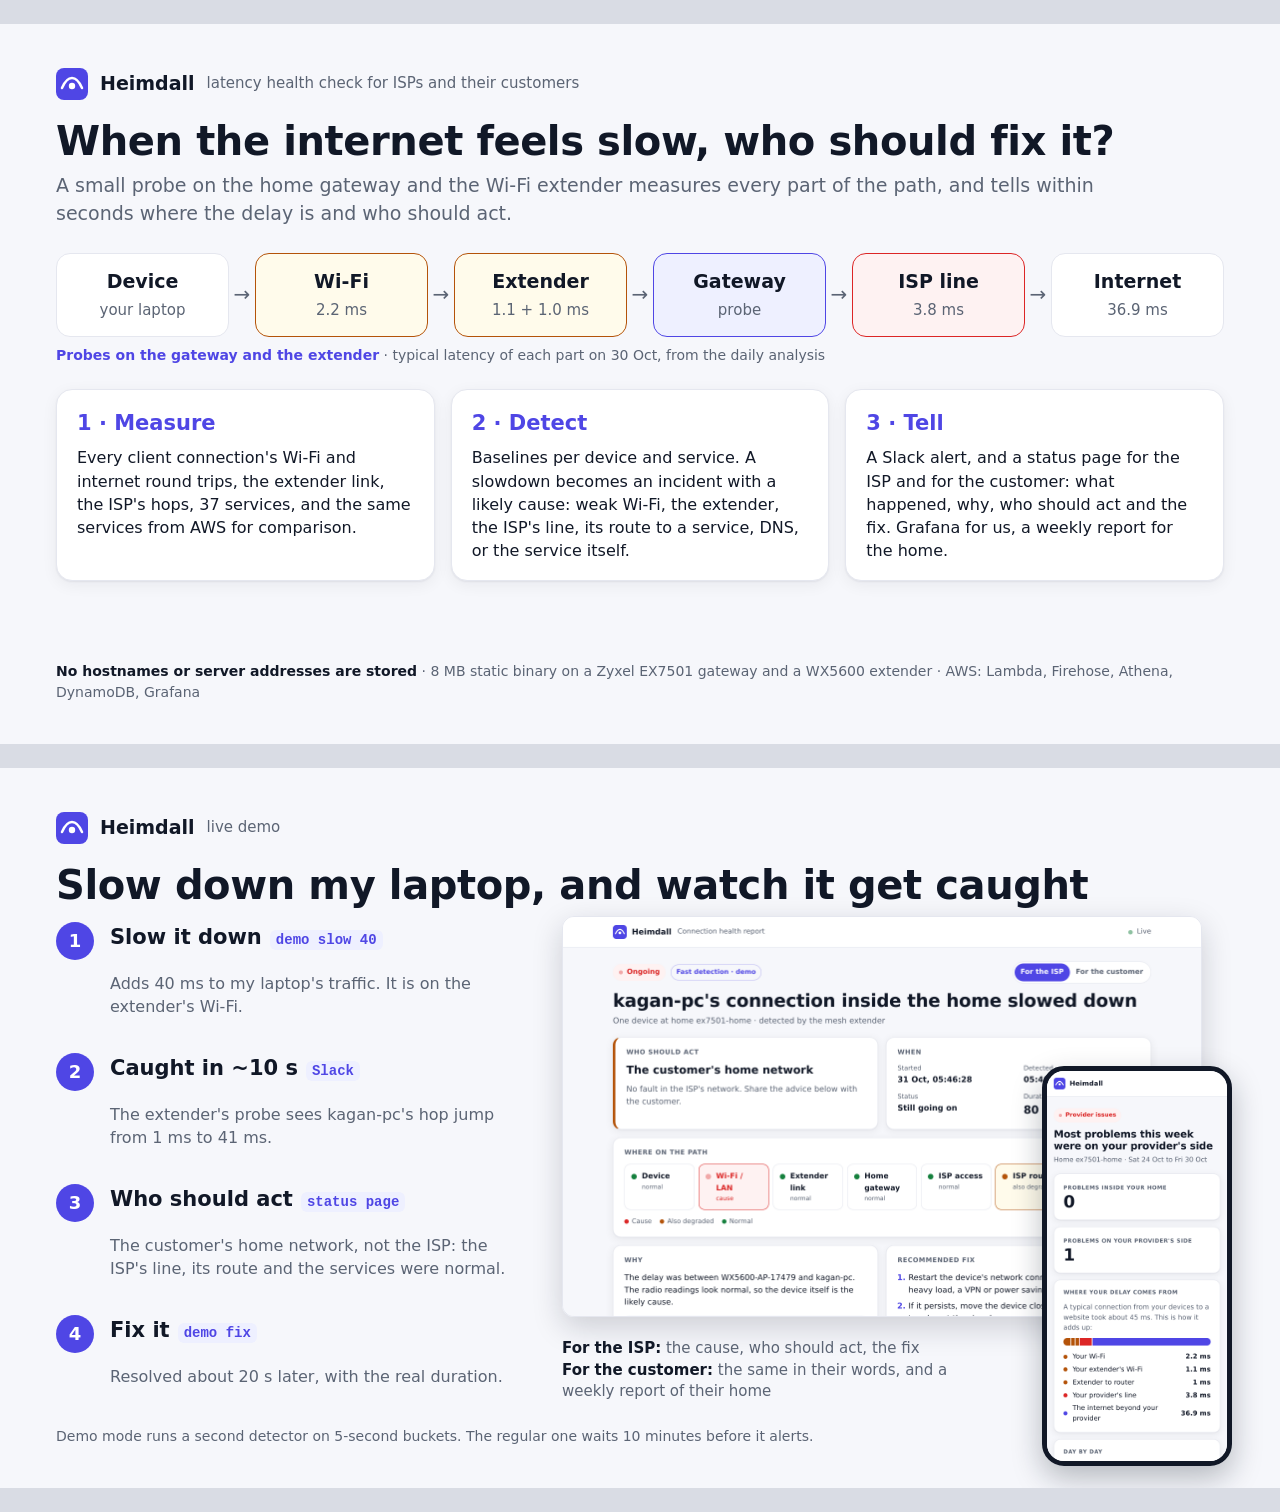
==== presentation/slides.html @ bb4da515 "add a weekly home report and a customer view of incidents, and the presentation" ====
<!doctype html>
<html lang="en">
<head>
<meta charset="utf-8">
<title>Heimdall · 3-minute presentation</title>
<style>
  :root {
    --bg: #f6f7fb; --card: #fff; --ink: #111827; --muted: #5b6474; --line: #e5e7ef;
    --brand: #4f46e5; --brand-bg: #eef0ff; --bad: #dc2626; --bad-bg: #fef2f2;
    --warn: #b45309; --warn-bg: #fffbeb; --ok: #15803d;
  }
  * { box-sizing: border-box; }
  html, body { margin: 0; background: #d9dce4; }
  body { font: 18px/1.45 system-ui, -apple-system, "Segoe UI", Roboto, Arial, sans-serif; color: var(--ink); }
  .slide {
    width: 1280px; height: 720px; margin: 24px auto; padding: 44px 56px; background: var(--bg);
    position: relative; overflow: hidden; break-after: page;
  }
  @media print { html, body { background: var(--bg); } .slide { margin: 0; } @page { size: 1280px 720px; margin: 0; } }
  .top { display: flex; align-items: center; gap: 12px; color: var(--muted); font-size: 15px; }
  .top img { width: 32px; height: 32px; }
  .top b { color: var(--ink); font-size: 19px; }
  h1 { margin: 18px 0 8px; font-size: 40px; line-height: 1.15; letter-spacing: -0.01em; }
  .lead { margin: 0 0 26px; color: var(--muted); font-size: 19px; max-width: 1080px; }

  .path { display: flex; align-items: stretch; gap: 0; margin-bottom: 8px; }
  .seg { flex: 1; text-align: center; padding: 14px 8px; border-radius: 14px; border: 1.5px solid var(--line); background: var(--card); }
  .seg b { display: block; font-size: 19px; }
  .seg span { color: var(--muted); font-size: 15px; font-variant-numeric: tabular-nums; }
  .seg.home { background: var(--warn-bg); border-color: var(--warn); }
  .seg.probe { background: var(--brand-bg); border-color: var(--brand); }
  .seg.isp { background: var(--bad-bg); border-color: var(--bad); }
  .arrow { align-self: center; width: 26px; text-align: center; color: var(--muted); font-size: 20px; }
  .caption { color: var(--muted); font-size: 14px; margin: 0 0 24px; }
  .caption b { color: var(--brand); }

  .steps { display: grid; grid-template-columns: repeat(3, 1fr); gap: 16px; }
  .card { background: var(--card); border: 1px solid var(--line); border-radius: 16px; padding: 18px 20px; box-shadow: 0 1px 2px rgb(16 24 40 / 6%), 0 4px 16px rgb(16 24 40 / 6%); }
  .steps h2 { margin: 0 0 8px; font-size: 21px; color: var(--brand); }
  .steps p { margin: 0; font-size: 16px; }
  .foot { position: absolute; left: 56px; right: 56px; bottom: 28px; font-size: 14px; color: var(--muted); }
  .foot b { color: var(--ink); }

  .demo { display: grid; grid-template-columns: 470px 1fr; gap: 36px; }
  .demo ol { list-style: none; margin: 6px 0 0; padding: 0; display: grid; gap: 20px; }
  .demo li { display: grid; grid-template-columns: 40px 1fr; gap: 4px 14px; }
  .num { grid-row: span 2; width: 38px; height: 38px; border-radius: 50%; background: var(--brand); color: #fff; display: grid; place-items: center; font-weight: 700; }
  .demo li b { font-size: 21px; }
  .demo li b code { margin-left: 8px; font: 600 14px ui-monospace, SFMono-Regular, Menlo, monospace; color: var(--brand); background: var(--brand-bg); padding: 2px 6px; border-radius: 6px; }
  .demo li span { color: var(--muted); font-size: 16px; }
  .demo li .num { color: #fff; font-size: 18px; }
  .shots { position: relative; }
  .shots .desk { width: 640px; border-radius: 12px; border: 1px solid var(--line); box-shadow: 0 10px 30px rgb(16 24 40 / 18%); }
  .shots .phone { position: absolute; right: -8px; top: 150px; width: 190px; border-radius: 22px; border: 5px solid var(--ink); box-shadow: 0 12px 30px rgb(16 24 40 / 28%); }
  .shots .labels { margin-top: 14px; font-size: 15px; width: 420px; }
  .shots .labels b { color: var(--ink); }
  .shots .labels div { color: var(--muted); }
</style>
</head>
<body>

<section class="slide">
  <div class="top"><img src="../cloud/src/heimdall_cloud/status_web/mark.svg" alt=""><b>Heimdall</b> latency health check for ISPs and their customers</div>
  <h1>When the internet feels slow, who should fix it?</h1>
  <p class="lead">A small probe on the home gateway and the Wi-Fi extender measures every part of the path,
    and tells within seconds where the delay is and who should act.</p>

  <div class="path" aria-label="The path from a device to the internet">
    <div class="seg"><b>Device</b><span>your laptop</span></div><div class="arrow">→</div>
    <div class="seg home"><b>Wi-Fi</b><span>2.2 ms</span></div><div class="arrow">→</div>
    <div class="seg home"><b>Extender</b><span>1.1 + 1.0 ms</span></div><div class="arrow">→</div>
    <div class="seg probe"><b>Gateway</b><span>probe</span></div><div class="arrow">→</div>
    <div class="seg isp"><b>ISP line</b><span>3.8 ms</span></div><div class="arrow">→</div>
    <div class="seg"><b>Internet</b><span>36.9 ms</span></div>
  </div>
  <p class="caption"><b>Probes on the gateway and the extender</b> · typical latency of each part on 30 Oct, from the daily analysis</p>

  <div class="steps">
    <div class="card"><h2>1 · Measure</h2><p>Every client connection's Wi-Fi and internet round trips, the extender link,
      the ISP's hops, 37 services, and the same services from AWS for comparison.</p></div>
    <div class="card"><h2>2 · Detect</h2><p>Baselines per device and service. A slowdown becomes an incident with a likely
      cause: weak Wi-Fi, the extender, the ISP's line, its route to a service, DNS, or the service itself.</p></div>
    <div class="card"><h2>3 · Tell</h2><p>A Slack alert, and a status page for the ISP and for the customer: what happened,
      why, who should act and the fix. Grafana for us, a weekly report for the home.</p></div>
  </div>

  <p class="foot"><b>No hostnames or server addresses are stored</b> · 8 MB static binary on a Zyxel EX7501 gateway and a
    WX5600 extender · AWS: Lambda, Firehose, Athena, DynamoDB, Grafana</p>
</section>

<section class="slide">
  <div class="top"><img src="../cloud/src/heimdall_cloud/status_web/mark.svg" alt=""><b>Heimdall</b> live demo</div>
  <h1>Slow down my laptop, and watch it get caught</h1>
  <div class="demo">
    <ol>
      <li><span class="num">1</span><b>Slow it down<code>demo slow 40</code></b>
        <span>Adds 40 ms to my laptop's traffic. It is on the extender's Wi-Fi.</span></li>
      <li><span class="num">2</span><b>Caught in ~10 s<code>Slack</code></b>
        <span>The extender's probe sees kagan-pc's hop jump from 1 ms to 41 ms.</span></li>
      <li><span class="num">3</span><b>Who should act<code>status page</code></b>
        <span>The customer's home network, not the ISP: the ISP's line, its route and the services were normal.</span></li>
      <li><span class="num">4</span><b>Fix it<code>demo fix</code></b>
        <span>Resolved about 20 s later, with the real duration.</span></li>
    </ol>
    <div class="shots">
      <img class="desk" src="incident-isp.png" alt="Incident page for the ISP">
      <img class="phone" src="home-report.png" alt="Weekly home report on a phone">
      <div class="labels">
        <div><b>For the ISP:</b> the cause, who should act, the fix</div>
        <div><b>For the customer:</b> the same in their words, and a weekly report of their home</div>
      </div>
    </div>
  </div>
  <p class="foot">Demo mode runs a second detector on 5-second buckets. The regular one waits 10 minutes before it alerts.</p>
</section>

</body>
</html>
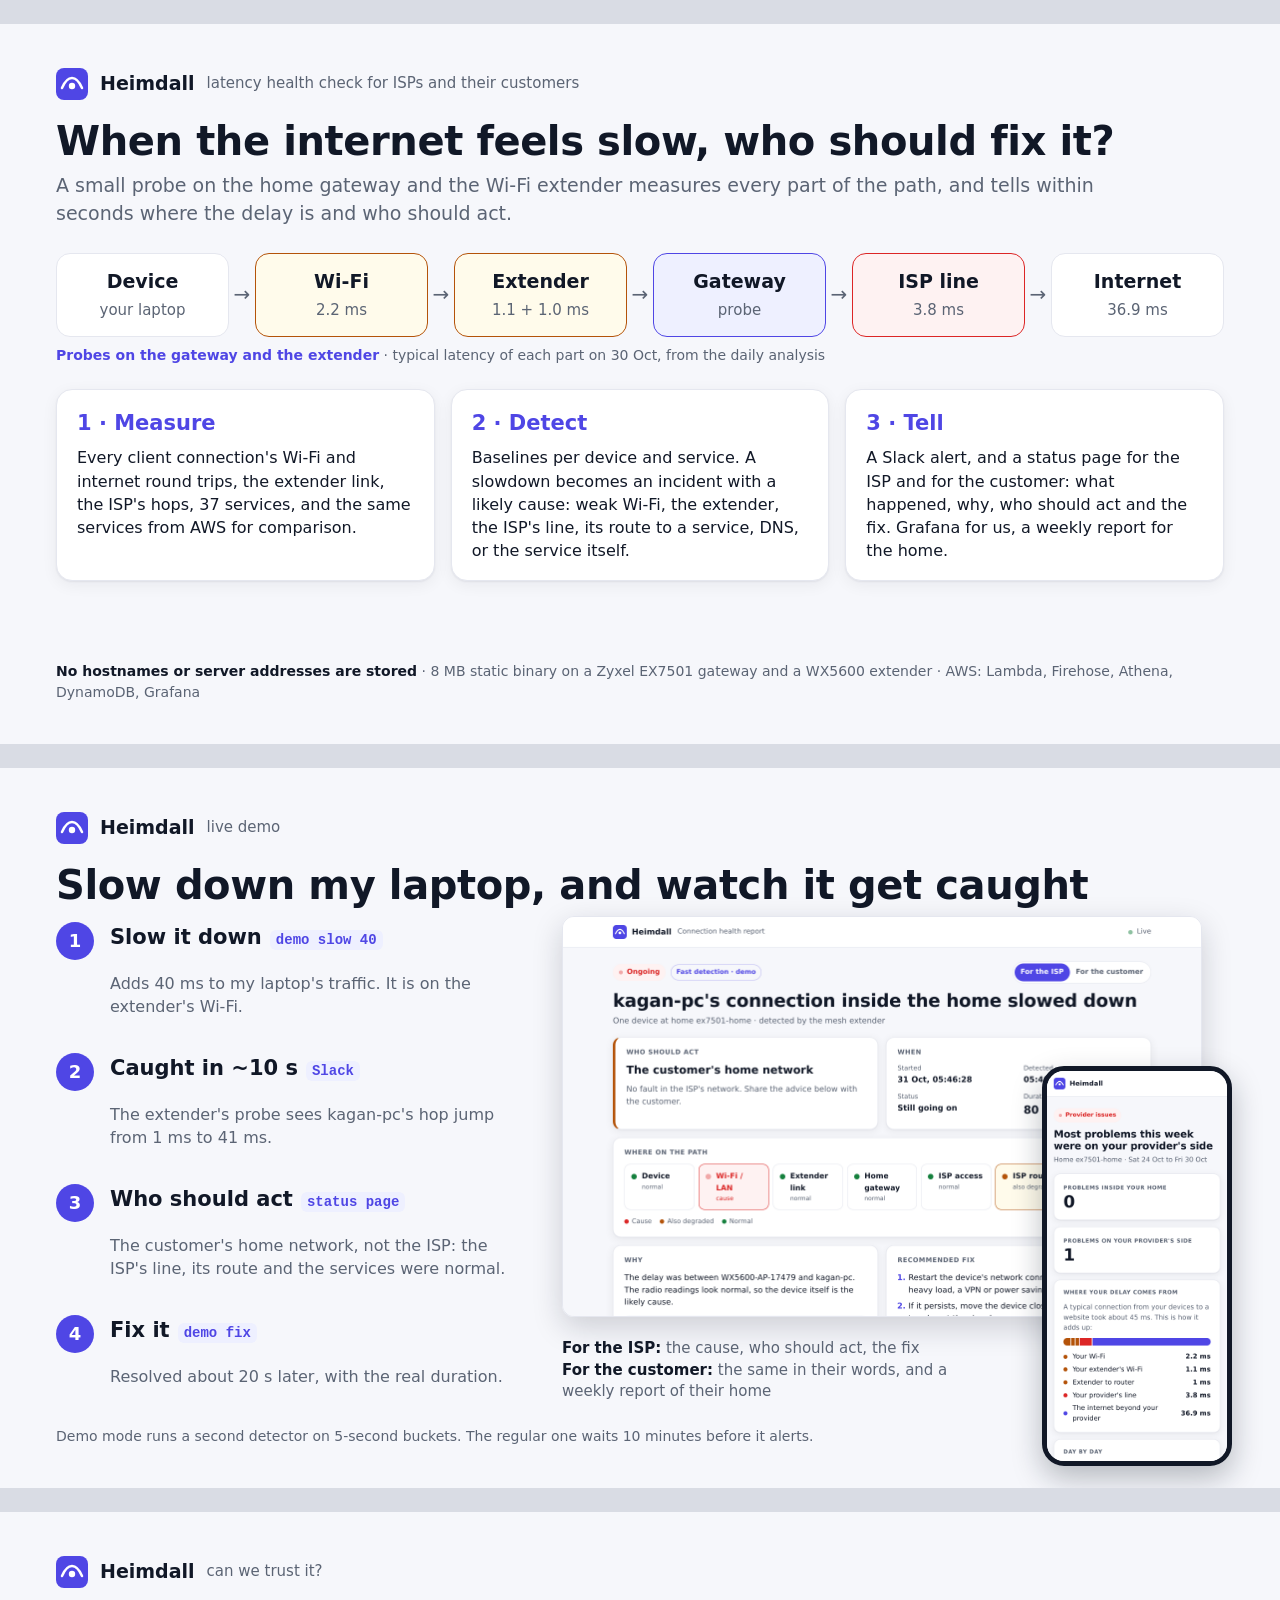
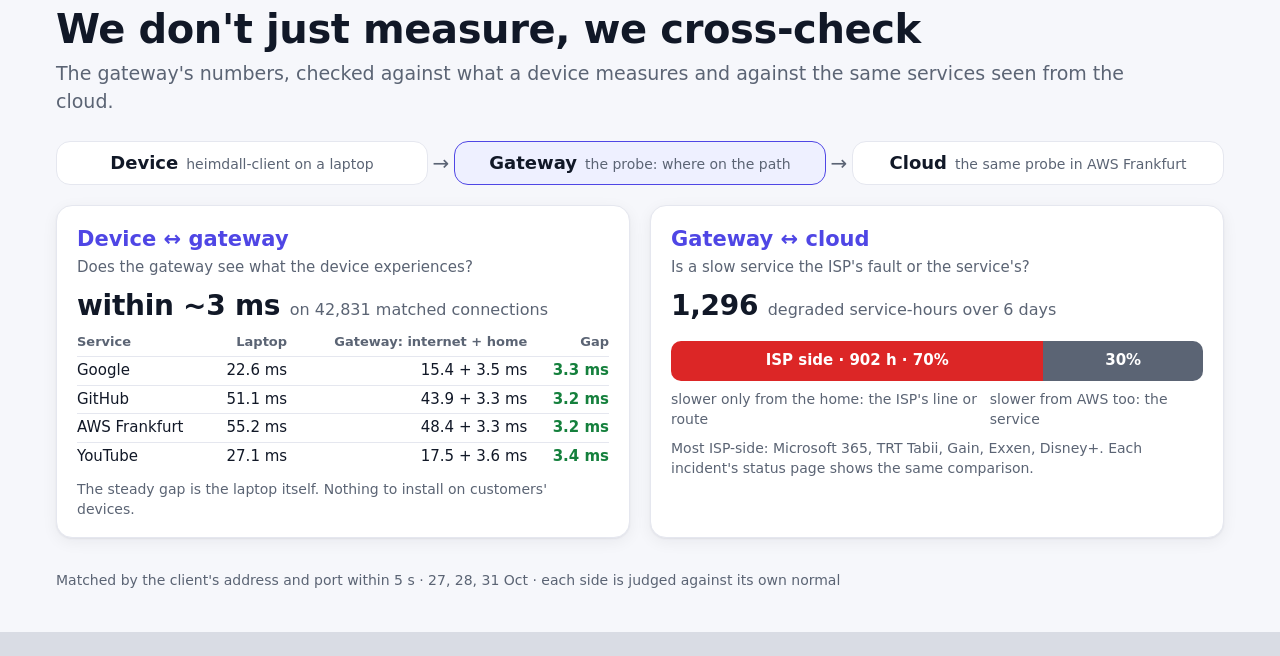
==== commit 66d27e03: "add a cross-check slide" ====
--- a/presentation/slides.html
+++ b/presentation/slides.html
@@ -55,6 +55,28 @@
   .shots .labels { margin-top: 14px; font-size: 15px; width: 420px; }
   .shots .labels b { color: var(--ink); }
   .shots .labels div { color: var(--muted); }
+
+  .views { display: flex; align-items: stretch; margin: 0 0 20px; }
+  .views .seg { padding: 8px; }
+  .views .seg b { font-size: 18px; display: inline; margin-right: 8px; }
+  .views .seg span { font-size: 14px; }
+  .checks { display: grid; grid-template-columns: 1fr 1fr; gap: 20px; }
+  .checks h2 { margin: 0 0 2px; font-size: 21px; color: var(--brand); }
+  .checks .q { margin: 0 0 8px; color: var(--muted); font-size: 15px; }
+  .big { font-size: 28px; font-weight: 700; letter-spacing: -0.01em; }
+  .big small { font-size: 16px; font-weight: 500; color: var(--muted); letter-spacing: 0; }
+  table { width: 100%; border-collapse: collapse; margin-top: 6px; font-size: 15px; font-variant-numeric: tabular-nums; }
+  th { text-align: right; font-weight: 600; color: var(--muted); font-size: 13px; padding: 0 0 4px 14px; }
+  th, td { white-space: nowrap; }
+  th:first-child, td:first-child { text-align: left; padding-left: 0; }
+  td { text-align: right; padding: 3px 0 3px 14px; border-top: 1px solid var(--line); }
+  td.gap { color: var(--ok); font-weight: 600; }
+  .split { display: flex; height: 40px; border-radius: 10px; overflow: hidden; margin: 14px 0 8px; font-size: 15px; font-weight: 600; }
+  .split div { display: grid; place-items: center; color: #fff; }
+  .split .isp { background: var(--bad); }
+  .split .svc { background: var(--muted); }
+  .legend { display: flex; justify-content: space-between; font-size: 14px; color: var(--muted); }
+  .note { margin: 8px 0 0; font-size: 14px; color: var(--muted); }
 </style>
 </head>
 <body>
@@ -114,5 +136,49 @@
   <p class="foot">Demo mode runs a second detector on 5-second buckets. The regular one waits 10 minutes before it alerts.</p>
 </section>
 
+<section class="slide">
+  <div class="top"><img src="../cloud/src/heimdall_cloud/status_web/mark.svg" alt=""><b>Heimdall</b> can we trust it?</div>
+  <h1>We don't just measure, we cross-check</h1>
+  <p class="lead">The gateway's numbers, checked against what a device measures and against the same services seen from the cloud.</p>
+
+  <div class="views" aria-label="Three points of view">
+    <div class="seg"><b>Device</b><span>heimdall-client on a laptop</span></div><div class="arrow">→</div>
+    <div class="seg probe"><b>Gateway</b><span>the probe: where on the path</span></div><div class="arrow">→</div>
+    <div class="seg"><b>Cloud</b><span>the same probe in AWS Frankfurt</span></div>
+  </div>
+
+  <div class="checks">
+    <div class="card">
+      <h2>Device ↔ gateway</h2>
+      <p class="q">Does the gateway see what the device experiences?</p>
+      <div class="big">within ~3 ms <small>on 42,831 matched connections</small></div>
+      <table aria-label="Laptop measurement against the gateway's split, medians">
+        <thead><tr><th>Service</th><th>Laptop</th><th>Gateway: internet + home</th><th>Gap</th></tr></thead>
+        <tbody>
+          <tr><td>Google</td><td>22.6 ms</td><td>15.4 + 3.5 ms</td><td class="gap">3.3 ms</td></tr>
+          <tr><td>GitHub</td><td>51.1 ms</td><td>43.9 + 3.3 ms</td><td class="gap">3.2 ms</td></tr>
+          <tr><td>AWS Frankfurt</td><td>55.2 ms</td><td>48.4 + 3.3 ms</td><td class="gap">3.2 ms</td></tr>
+          <tr><td>YouTube</td><td>27.1 ms</td><td>17.5 + 3.6 ms</td><td class="gap">3.4 ms</td></tr>
+        </tbody>
+      </table>
+      <p class="note">The steady gap is the laptop itself. Nothing to install on customers' devices.</p>
+    </div>
+    <div class="card">
+      <h2>Gateway ↔ cloud</h2>
+      <p class="q">Is a slow service the ISP's fault or the service's?</p>
+      <div class="big">1,296 <small>degraded service-hours over 6 days</small></div>
+      <div class="split" role="img" aria-label="70% ISP side, 30% service side">
+        <div class="isp" style="width: 70%">ISP side · 902 h · 70%</div>
+        <div class="svc" style="width: 30%">30%</div>
+      </div>
+      <div class="legend"><span>slower only from the home: the ISP's line or route</span><span>slower from AWS too: the service</span></div>
+      <p class="note">Most ISP-side: Microsoft 365, TRT Tabii, Gain, Exxen, Disney+. Each incident's status page shows
+        the same comparison.</p>
+    </div>
+  </div>
+
+  <p class="foot">Matched by the client's address and port within 5 s · 27, 28, 31 Oct · each side is judged against its own normal</p>
+</section>
+
 </body>
 </html>
